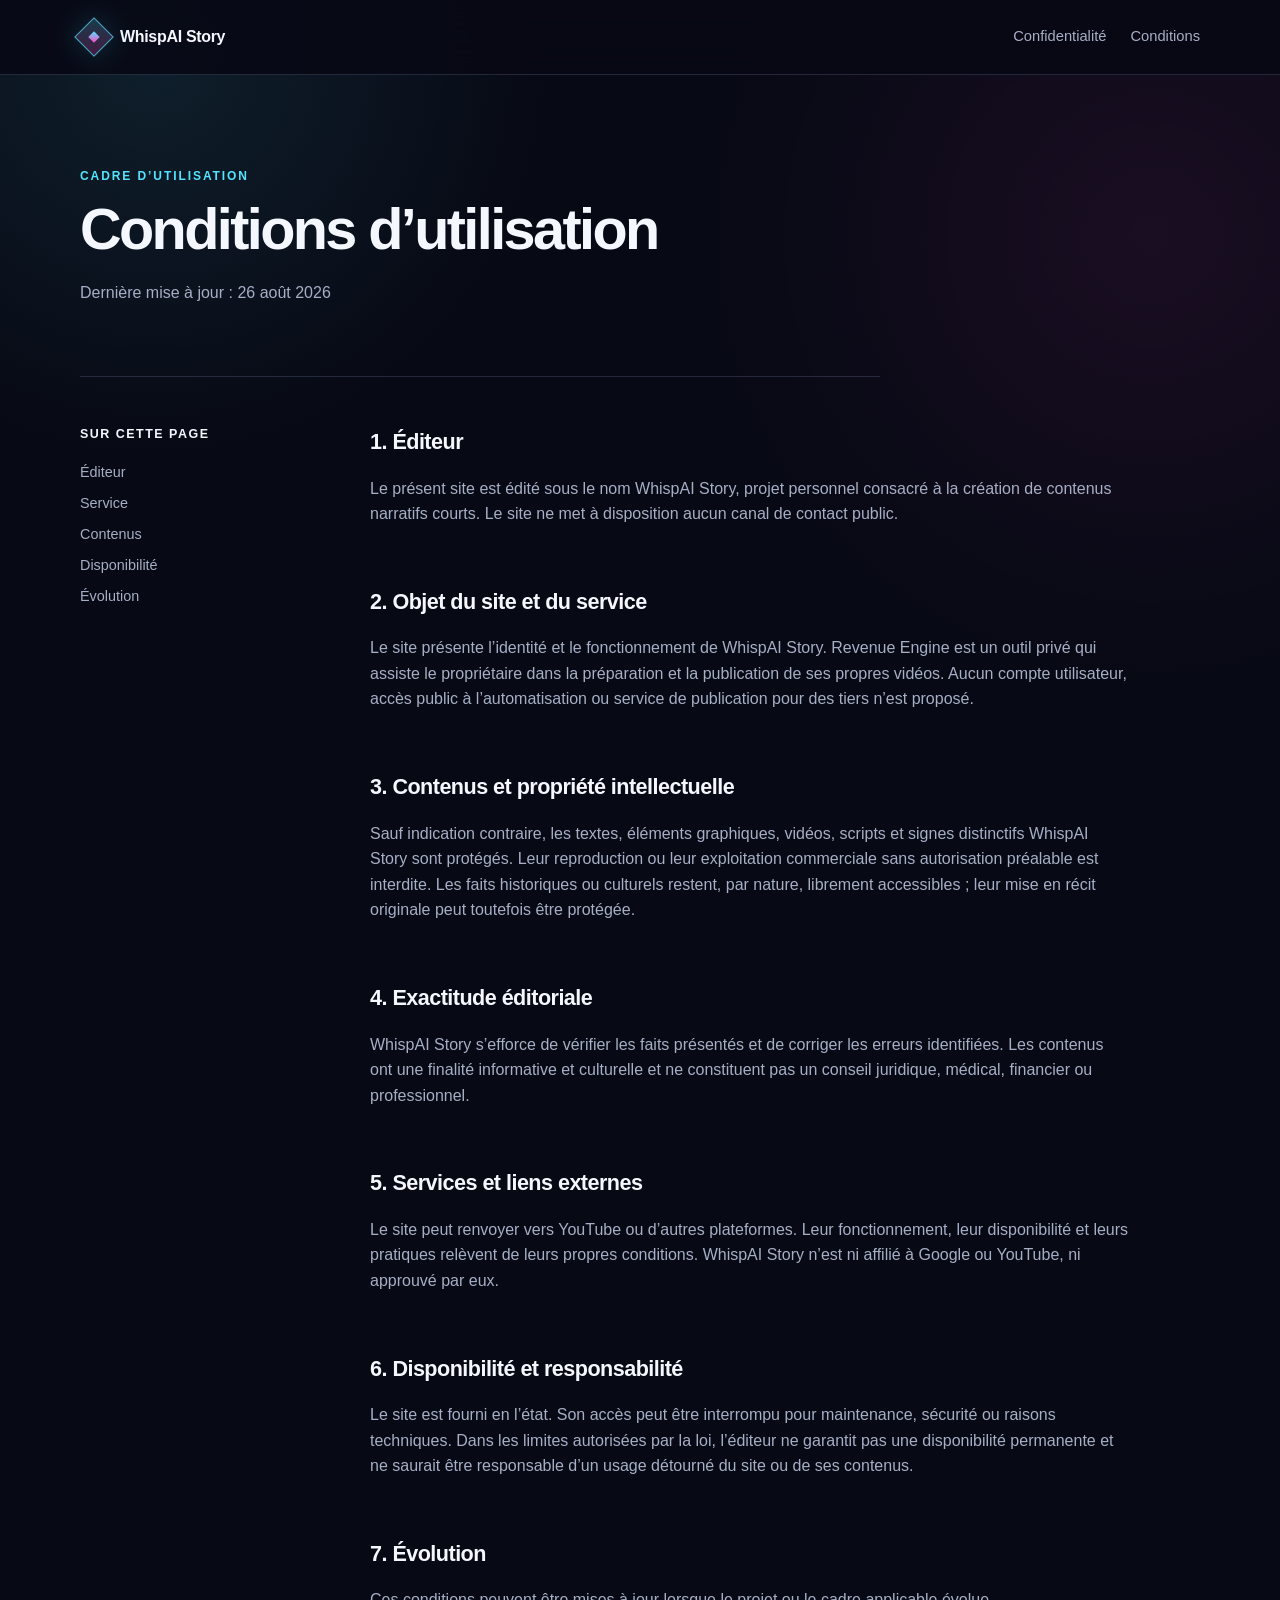
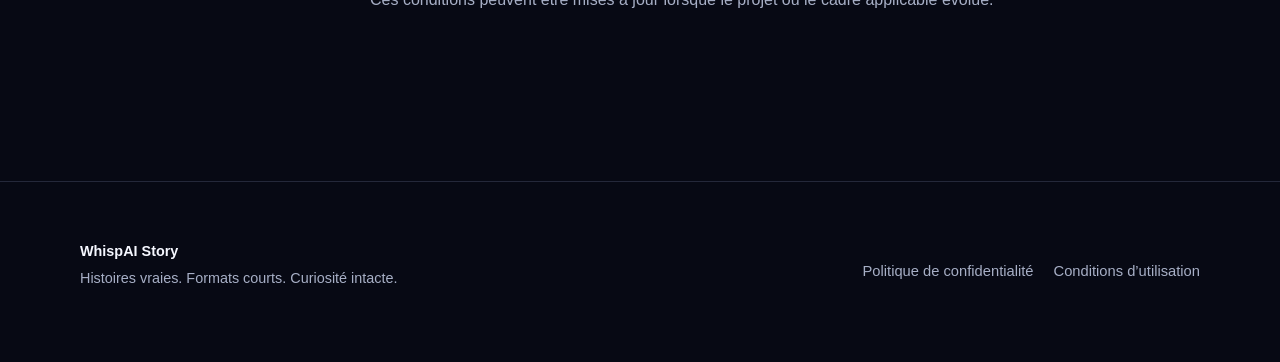
==== conditions/index.html @ 77aeb658 "Add files via upload" ====
<!doctype html>
<html lang="fr">
  <head>
    <meta charset="utf-8">
    <meta name="viewport" content="width=device-width, initial-scale=1">
    <title>Conditions d’utilisation · WhispAI Story</title>
    <meta name="description" content="Conditions d’utilisation du site public WhispAI Story.">
    <link rel="stylesheet" href="/styles.css">
  </head>
  <body>
    <header class="site-header">
      <div class="shell header-inner">
        <a class="brand" href="/" aria-label="WhispAI Story — Accueil">
          <span class="brand-mark" aria-hidden="true"><span></span></span>
          <span>WhispAI Story</span>
        </a>
        <nav aria-label="Navigation principale">
          <a href="/confidentialite/">Confidentialité</a>
          <a href="/conditions/">Conditions</a>
        </nav>
      </div>
    </header>

    <main class="legal shell">
      <header class="legal-header">
        <p class="kicker">Cadre d’utilisation</p>
        <h1>Conditions d’utilisation</h1>
        <p class="legal-date">Dernière mise à jour : 26 août 2026</p>
      </header>

      <div class="legal-grid">
        <aside aria-label="Sommaire">
          <p>Sur cette page</p>
          <a href="#editeur">Éditeur</a>
          <a href="#service">Service</a>
          <a href="#contenus">Contenus</a>
          <a href="#disponibilite">Disponibilité</a>
          <a href="#evolution">Évolution</a>
        </aside>

        <article class="legal-content">
          <section id="editeur">
            <h2>1. Éditeur</h2>
            <p>Le présent site est édité sous le nom WhispAI Story, projet personnel consacré à la création de contenus narratifs courts. Le site ne met à disposition aucun canal de contact public.</p>
          </section>

          <section id="service">
            <h2>2. Objet du site et du service</h2>
            <p>Le site présente l’identité et le fonctionnement de WhispAI Story. Revenue Engine est un outil privé qui assiste le propriétaire dans la préparation et la publication de ses propres vidéos. Aucun compte utilisateur, accès public à l’automatisation ou service de publication pour des tiers n’est proposé.</p>
          </section>

          <section id="contenus">
            <h2>3. Contenus et propriété intellectuelle</h2>
            <p>Sauf indication contraire, les textes, éléments graphiques, vidéos, scripts et signes distinctifs WhispAI Story sont protégés. Leur reproduction ou leur exploitation commerciale sans autorisation préalable est interdite. Les faits historiques ou culturels restent, par nature, librement accessibles ; leur mise en récit originale peut toutefois être protégée.</p>
          </section>

          <section id="exactitude">
            <h2>4. Exactitude éditoriale</h2>
            <p>WhispAI Story s’efforce de vérifier les faits présentés et de corriger les erreurs identifiées. Les contenus ont une finalité informative et culturelle et ne constituent pas un conseil juridique, médical, financier ou professionnel.</p>
          </section>

          <section id="liens">
            <h2>5. Services et liens externes</h2>
            <p>Le site peut renvoyer vers YouTube ou d’autres plateformes. Leur fonctionnement, leur disponibilité et leurs pratiques relèvent de leurs propres conditions. WhispAI Story n’est ni affilié à Google ou YouTube, ni approuvé par eux.</p>
          </section>

          <section id="disponibilite">
            <h2>6. Disponibilité et responsabilité</h2>
            <p>Le site est fourni en l’état. Son accès peut être interrompu pour maintenance, sécurité ou raisons techniques. Dans les limites autorisées par la loi, l’éditeur ne garantit pas une disponibilité permanente et ne saurait être responsable d’un usage détourné du site ou de ses contenus.</p>
          </section>

          <section id="evolution">
            <h2>7. Évolution</h2>
            <p>Ces conditions peuvent être mises à jour lorsque le projet ou le cadre applicable évolue.</p>
          </section>
        </article>
      </div>
    </main>

    <footer class="site-footer">
      <div class="shell footer-inner">
        <div>
          <p class="footer-brand">WhispAI Story</p>
          <p>Histoires vraies. Formats courts. Curiosité intacte.</p>
        </div>
        <div class="footer-links">
          <a href="/confidentialite/">Politique de confidentialité</a>
          <a href="/conditions/">Conditions d’utilisation</a>
        </div>
      </div>
    </footer>
  </body>
</html>
---- styles.css ----
:root {
  --ink: #f5f7ff;
  --muted: #a7afc6;
  --night: #070914;
  --panel: #0d1121;
  --line: rgba(148, 163, 210, 0.2);
  --cyan: #53e4ff;
  --violet: #8c65ff;
  --magenta: #ff4ac6;
}

* { box-sizing: border-box; }
html { scroll-behavior: smooth; }
body {
  margin: 0;
  background:
    radial-gradient(circle at 12% 3%, rgba(83, 228, 255, 0.1), transparent 25rem),
    radial-gradient(circle at 90% 12%, rgba(255, 74, 198, 0.08), transparent 28rem),
    var(--night);
  color: var(--ink);
  font-family: Arial, Helvetica, sans-serif;
  line-height: 1.6;
}
a { color: inherit; }
.shell { width: min(1120px, calc(100% - 40px)); margin-inline: auto; }
.site-header {
  position: sticky;
  top: 0;
  z-index: 10;
  border-bottom: 1px solid var(--line);
  background: rgba(7, 9, 20, 0.86);
  backdrop-filter: blur(18px);
}
.header-inner {
  min-height: 74px;
  display: flex;
  align-items: center;
  justify-content: space-between;
  gap: 24px;
}
.brand {
  display: inline-flex;
  align-items: center;
  gap: 12px;
  font-weight: 750;
  letter-spacing: -0.02em;
  text-decoration: none;
}
.brand-mark {
  width: 28px;
  height: 28px;
  display: grid;
  place-items: center;
  transform: rotate(45deg);
  border: 1px solid rgba(83, 228, 255, 0.65);
  background: linear-gradient(135deg, rgba(83, 228, 255, 0.22), rgba(255, 74, 198, 0.24));
  box-shadow: 0 0 26px rgba(83, 228, 255, 0.18);
}
.brand-mark span {
  width: 8px;
  height: 8px;
  background: linear-gradient(135deg, var(--cyan), var(--magenta));
}
nav { display: flex; align-items: center; gap: 24px; }
nav a, .footer-links a {
  color: var(--muted);
  font-size: 0.92rem;
  text-decoration: none;
}
nav a:hover, nav a:focus-visible, .footer-links a:hover, .footer-links a:focus-visible {
  color: var(--cyan);
}
.hero { padding-block: 128px 104px; }
.eyebrow, .kicker {
  color: var(--cyan);
  font-size: 0.75rem;
  font-weight: 800;
  letter-spacing: 0.16em;
  text-transform: uppercase;
}
.eyebrow { display: flex; align-items: center; gap: 10px; }
.signal {
  width: 7px;
  height: 7px;
  border-radius: 50%;
  background: var(--cyan);
  box-shadow: 0 0 18px var(--cyan);
}
h1, h2, h3, p { margin-top: 0; }
.hero h1 {
  max-width: 900px;
  margin: 24px 0;
  font-size: clamp(3rem, 8vw, 6.8rem);
  line-height: 0.98;
  letter-spacing: -0.065em;
}
.hero h1 span {
  color: transparent;
  background: linear-gradient(90deg, var(--cyan), var(--violet) 52%, var(--magenta));
  background-clip: text;
}
.hero-copy {
  max-width: 700px;
  color: var(--muted);
  font-size: clamp(1.08rem, 2vw, 1.3rem);
}
.actions { display: flex; flex-wrap: wrap; gap: 12px; margin-top: 36px; }
.button {
  min-height: 48px;
  display: inline-flex;
  align-items: center;
  justify-content: center;
  padding: 0 20px;
  border: 1px solid var(--line);
  border-radius: 10px;
  font-weight: 750;
  text-decoration: none;
  transition: transform 160ms ease, border-color 160ms ease, background 160ms ease;
}
.button:hover { transform: translateY(-2px); }
.button-primary {
  border-color: transparent;
  background: linear-gradient(105deg, var(--cyan), #7c91ff 55%, var(--magenta));
  color: #050712;
}
.button-secondary:hover {
  border-color: rgba(83, 228, 255, 0.55);
  background: rgba(83, 228, 255, 0.06);
}
.section { padding-block: 72px; }
.section-heading { margin-bottom: 32px; }
.section h2, .legal h1 {
  margin-bottom: 0;
  font-size: clamp(2rem, 4.5vw, 3.8rem);
  line-height: 1.08;
  letter-spacing: -0.045em;
}
.cards { display: grid; grid-template-columns: repeat(3, 1fr); gap: 16px; }
.card, .engine-panel {
  border: 1px solid var(--line);
  background: linear-gradient(145deg, rgba(18, 24, 47, 0.92), rgba(10, 13, 28, 0.92));
}
.card { min-height: 280px; padding: 26px; border-radius: 16px; }
.card-number {
  color: var(--magenta);
  font-size: 0.76rem;
  font-weight: 850;
  letter-spacing: 0.15em;
}
.card h3 { margin: 70px 0 12px; font-size: 1.4rem; }
.card p, .engine-copy, .legal-content p, .legal-content li { color: var(--muted); }
.engine-panel {
  display: grid;
  grid-template-columns: 0.9fr 1.1fr;
  gap: 70px;
  padding: clamp(28px, 6vw, 64px);
  border-radius: 22px;
  position: relative;
  overflow: hidden;
}
.engine-panel::after {
  content: "";
  position: absolute;
  width: 220px;
  height: 220px;
  right: -100px;
  bottom: -120px;
  border-radius: 50%;
  background: rgba(140, 101, 255, 0.14);
  filter: blur(10px);
}
.engine-copy { font-size: 1.06rem; }
.site-footer { margin-top: 80px; border-top: 1px solid var(--line); }
.footer-inner {
  min-height: 180px;
  display: flex;
  justify-content: space-between;
  align-items: center;
  gap: 36px;
  color: var(--muted);
  font-size: 0.9rem;
}
.footer-brand { margin-bottom: 4px; color: var(--ink); font-weight: 800; }
.footer-links { display: flex; flex-wrap: wrap; justify-content: flex-end; gap: 20px; }
.legal { padding-block: 92px 30px; }
.legal-header {
  max-width: 800px;
  padding-bottom: 54px;
  border-bottom: 1px solid var(--line);
}
.legal-date { margin-top: 20px; color: var(--muted); }
.legal-grid {
  display: grid;
  grid-template-columns: 220px minmax(0, 760px);
  gap: 70px;
  padding-top: 48px;
}
.legal-grid aside {
  position: sticky;
  top: 110px;
  align-self: start;
  display: flex;
  flex-direction: column;
  gap: 8px;
}
.legal-grid aside p {
  margin-bottom: 8px;
  font-size: 0.78rem;
  font-weight: 800;
  letter-spacing: 0.12em;
  text-transform: uppercase;
}
.legal-grid aside a { color: var(--muted); font-size: 0.9rem; text-decoration: none; }
.legal-grid aside a:hover { color: var(--cyan); }
.legal-content section { scroll-margin-top: 110px; padding: 0 0 42px; }
.legal-content h2 { margin-bottom: 16px; font-size: 1.35rem; letter-spacing: -0.025em; }
.legal-content p, .legal-content li { font-size: 1rem; }
.legal-content a { color: var(--cyan); overflow-wrap: anywhere; }
.legal-content code {
  display: inline-block;
  margin: 0 0.3em;
  padding: 0.1em 0.45em;
  border: 1px solid var(--line);
  border-radius: 5px;
  color: var(--cyan);
  background: var(--panel);
}
.legal-content li + li { margin-top: 10px; }
:focus-visible { outline: 3px solid rgba(83, 228, 255, 0.7); outline-offset: 4px; }
@media (max-width: 800px) {
  .header-inner { min-height: 68px; }
  nav { gap: 14px; }
  nav a { font-size: 0.8rem; }
  .hero { padding-block: 88px 58px; }
  .cards, .engine-panel, .legal-grid { grid-template-columns: 1fr; }
  .card { min-height: 0; }
  .card h3 { margin-top: 36px; }
  .engine-panel, .legal-grid { gap: 30px; }
  .legal-grid aside { display: none; }
  .footer-inner { align-items: flex-start; flex-direction: column; justify-content: center; }
  .footer-links { justify-content: flex-start; }
}
@media (max-width: 520px) {
  .shell { width: min(100% - 28px, 1120px); }
  .brand > span:last-child { font-size: 0.9rem; }
  nav a:first-child { display: none; }
  .section { padding-block: 52px; }
}
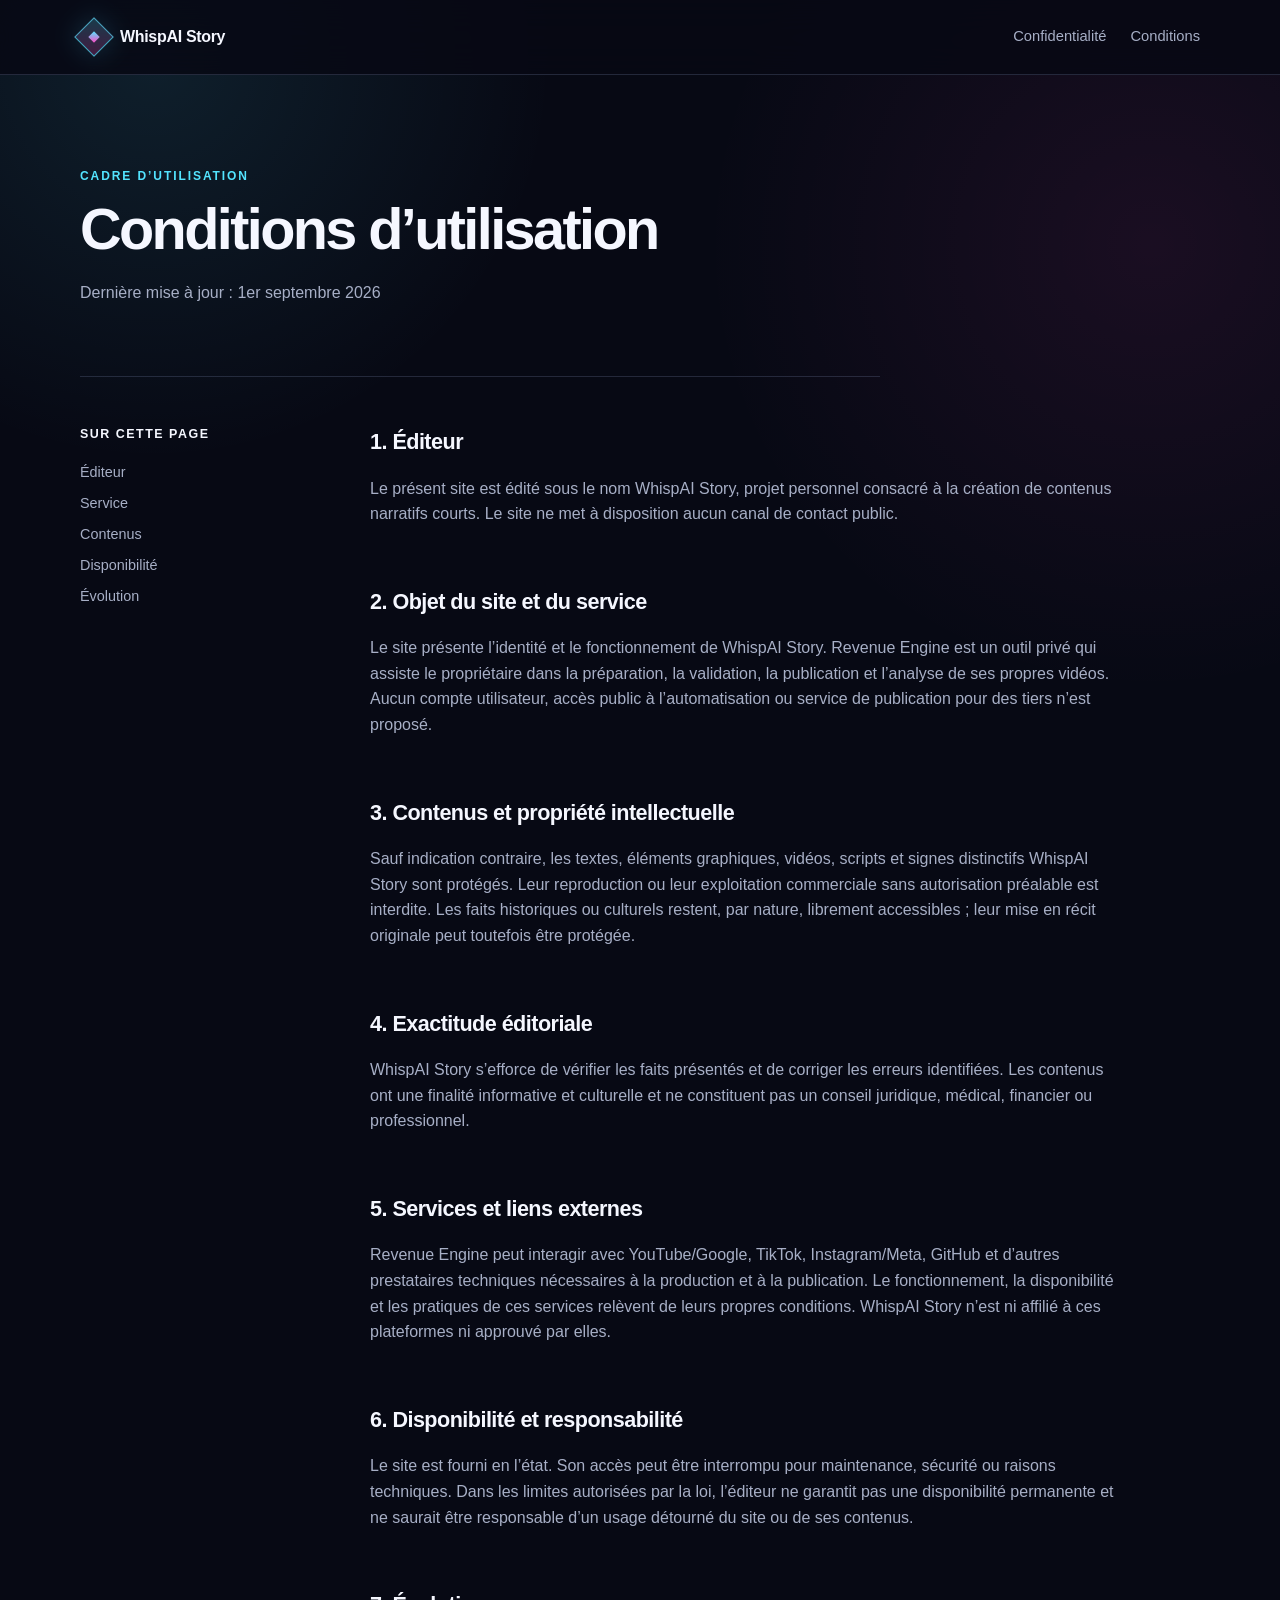
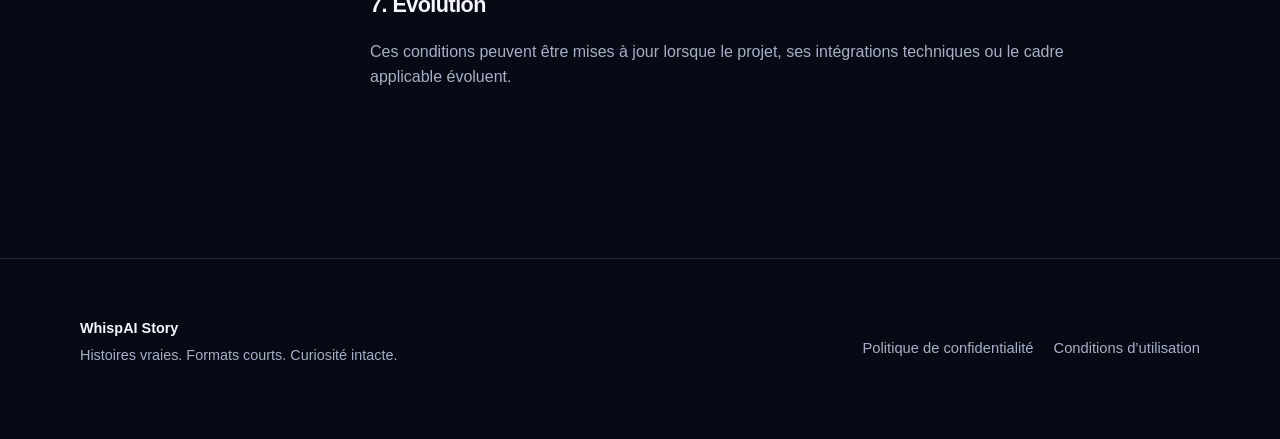
==== commit cb51e1f2: "Update WhispAI terms for social integrations" ====
--- a/conditions/index.html
+++ b/conditions/index.html
@@ -25,7 +25,7 @@
       <header class="legal-header">
         <p class="kicker">Cadre d’utilisation</p>
         <h1>Conditions d’utilisation</h1>
-        <p class="legal-date">Dernière mise à jour : 26 août 2026</p>
+        <p class="legal-date">Dernière mise à jour : 1er septembre 2026</p>
       </header>
 
       <div class="legal-grid">
@@ -46,7 +46,7 @@
 
           <section id="service">
             <h2>2. Objet du site et du service</h2>
-            <p>Le site présente l’identité et le fonctionnement de WhispAI Story. Revenue Engine est un outil privé qui assiste le propriétaire dans la préparation et la publication de ses propres vidéos. Aucun compte utilisateur, accès public à l’automatisation ou service de publication pour des tiers n’est proposé.</p>
+            <p>Le site présente l’identité et le fonctionnement de WhispAI Story. Revenue Engine est un outil privé qui assiste le propriétaire dans la préparation, la validation, la publication et l’analyse de ses propres vidéos. Aucun compte utilisateur, accès public à l’automatisation ou service de publication pour des tiers n’est proposé.</p>
           </section>
 
           <section id="contenus">
@@ -61,7 +61,7 @@
 
           <section id="liens">
             <h2>5. Services et liens externes</h2>
-            <p>Le site peut renvoyer vers YouTube ou d’autres plateformes. Leur fonctionnement, leur disponibilité et leurs pratiques relèvent de leurs propres conditions. WhispAI Story n’est ni affilié à Google ou YouTube, ni approuvé par eux.</p>
+            <p>Revenue Engine peut interagir avec YouTube/Google, TikTok, Instagram/Meta, GitHub et d’autres prestataires techniques nécessaires à la production et à la publication. Le fonctionnement, la disponibilité et les pratiques de ces services relèvent de leurs propres conditions. WhispAI Story n’est ni affilié à ces plateformes ni approuvé par elles.</p>
           </section>
 
           <section id="disponibilite">
@@ -71,7 +71,7 @@
 
           <section id="evolution">
             <h2>7. Évolution</h2>
-            <p>Ces conditions peuvent être mises à jour lorsque le projet ou le cadre applicable évolue.</p>
+            <p>Ces conditions peuvent être mises à jour lorsque le projet, ses intégrations techniques ou le cadre applicable évoluent.</p>
           </section>
         </article>
       </div>
